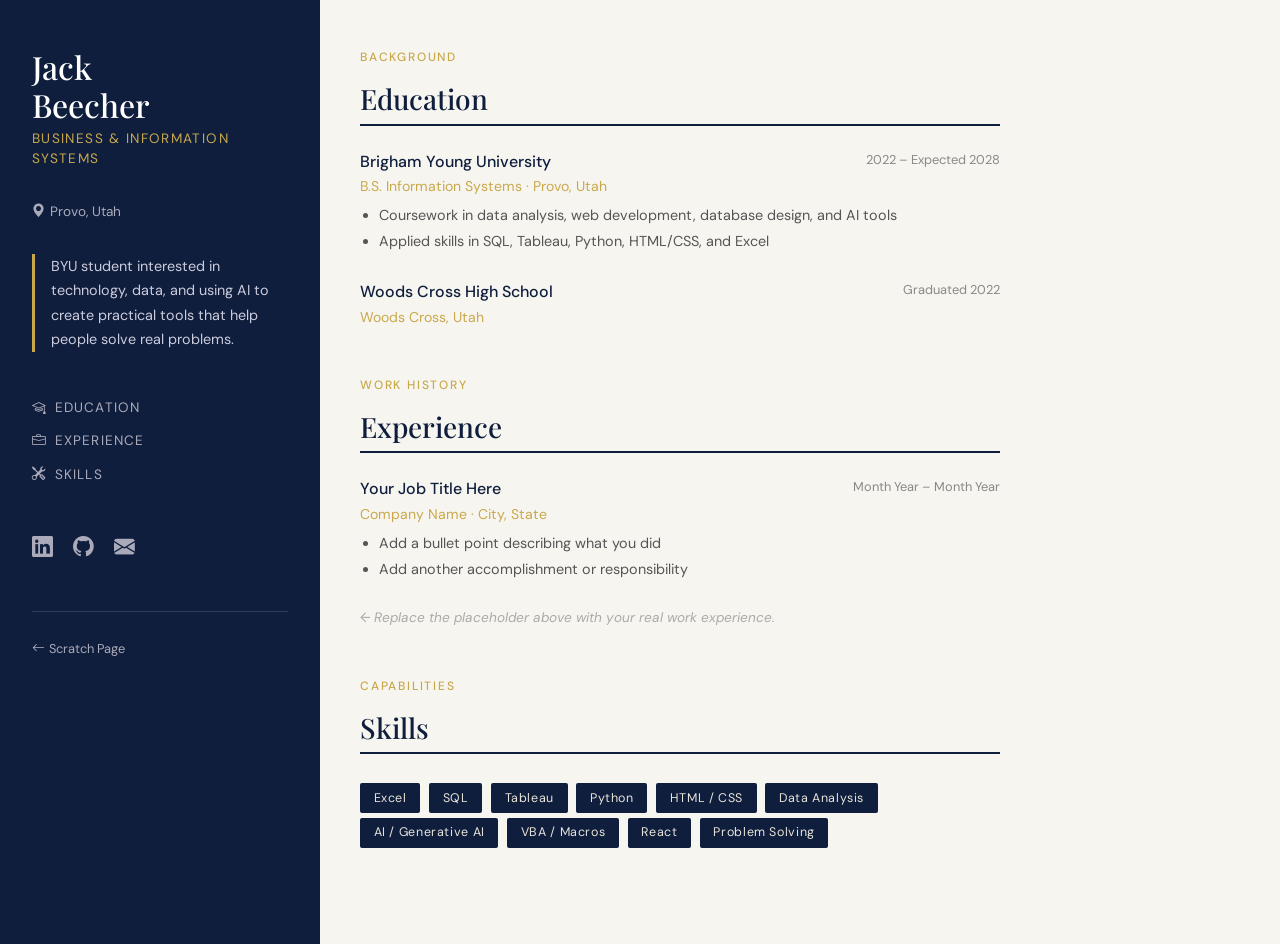
==== index.html @ 22f5f265 "Rename index (3).html to index.html" ====
<!DOCTYPE html>
<html lang="en">
<head>
  <meta charset="UTF-8" />
  <meta name="viewport" content="width=device-width, initial-scale=1.0"/>
  <title>Jack Beecher | Resume</title>
  <link href="https://cdn.jsdelivr.net/npm/bootstrap@5.3.0/dist/css/bootstrap.min.css" rel="stylesheet"/>
  <link href="https://fonts.googleapis.com/css2?family=Playfair+Display:wght@400;700&family=DM+Sans:wght@300;400;500&display=swap" rel="stylesheet"/>
  <link href="https://cdn.jsdelivr.net/npm/bootstrap-icons@1.10.5/font/bootstrap-icons.css" rel="stylesheet"/>
  <style>
    :root {
      --navy: #0f1e3c;
      --gold: #c9a84c;
      --light: #f7f5f0;
      --text: #2d2d2d;
    }
    * { box-sizing: border-box; }
    body {
      font-family: 'DM Sans', sans-serif;
      background: var(--light);
      color: var(--text);
    }
    /* Sidebar */
    .sidebar {
      background: var(--navy);
      color: #fff;
      min-height: 100vh;
      padding: 3rem 2rem;
      position: sticky;
      top: 0;
    }
    .sidebar h1 {
      font-family: 'Playfair Display', serif;
      font-size: 2rem;
      color: #fff;
      margin-bottom: 0.25rem;
    }
    .sidebar .tagline {
      color: var(--gold);
      font-size: 0.85rem;
      letter-spacing: 0.1em;
      text-transform: uppercase;
      margin-bottom: 2rem;
    }
    .sidebar .location {
      font-size: 0.85rem;
      color: #aab;
      margin-bottom: 2rem;
    }
    .sidebar .bio {
      font-size: 0.9rem;
      color: #ccd;
      line-height: 1.7;
      margin-bottom: 2.5rem;
      border-left: 3px solid var(--gold);
      padding-left: 1rem;
    }
    .sidebar nav a {
      display: block;
      color: #aab;
      text-decoration: none;
      padding: 0.4rem 0;
      font-size: 0.85rem;
      letter-spacing: 0.08em;
      text-transform: uppercase;
      transition: color 0.2s;
    }
    .sidebar nav a:hover { color: var(--gold); }
    .sidebar .ext-links { margin-top: 2.5rem; }
    .sidebar .ext-links a {
      display: inline-block;
      color: #aab;
      font-size: 1.3rem;
      margin-right: 1rem;
      transition: color 0.2s;
    }
    .sidebar .ext-links a:hover { color: var(--gold); }

    /* Main content */
    .main-content { padding: 3rem 2.5rem; max-width: 720px; }
    .section-label {
      font-size: 0.75rem;
      letter-spacing: 0.15em;
      text-transform: uppercase;
      color: var(--gold);
      font-weight: 500;
      margin-bottom: 1rem;
    }
    .section-title {
      font-family: 'Playfair Display', serif;
      font-size: 1.75rem;
      color: var(--navy);
      margin-bottom: 1.5rem;
      padding-bottom: 0.5rem;
      border-bottom: 2px solid var(--navy);
    }
    .resume-section { margin-bottom: 3rem; }
    .entry { margin-bottom: 1.75rem; }
    .entry-header { display: flex; justify-content: space-between; align-items: flex-start; flex-wrap: wrap; gap: 0.5rem; }
    .entry-title { font-weight: 500; font-size: 1rem; color: var(--navy); margin: 0; }
    .entry-date { font-size: 0.8rem; color: #888; white-space: nowrap; }
    .entry-sub { font-size: 0.88rem; color: var(--gold); margin: 0.15rem 0 0.5rem; }
    .entry ul { margin: 0; padding-left: 1.2rem; font-size: 0.9rem; color: #555; }
    .entry ul li { margin-bottom: 0.25rem; }

    /* Skills */
    .skill-badge {
      display: inline-block;
      background: var(--navy);
      color: #e8e4da;
      font-size: 0.78rem;
      padding: 0.35rem 0.85rem;
      border-radius: 2px;
      margin: 0.3rem 0.3rem 0 0;
      letter-spacing: 0.05em;
    }

    @media (max-width: 768px) {
      .sidebar { min-height: auto; position: relative; }
      .main-content { padding: 2rem 1.25rem; }
    }
  </style>
</head>
<body>
<div class="container-fluid p-0">
  <div class="row g-0">

    <!-- Sidebar -->
    <div class="col-lg-3 sidebar">
      <h1>Jack<br/>Beecher</h1>
      <p class="tagline">Business &amp; Information Systems</p>
      <p class="location"><i class="bi bi-geo-alt-fill me-1"></i>Provo, Utah</p>
      <p class="bio">BYU student interested in technology, data, and using AI to create practical tools that help people solve real problems.</p>
      <nav>
        <a href="#education"><i class="bi bi-mortarboard me-2"></i>Education</a>
        <a href="#experience"><i class="bi bi-briefcase me-2"></i>Experience</a>
        <a href="#skills"><i class="bi bi-tools me-2"></i>Skills</a>
      </nav>
      <div class="ext-links">
        <a href="https://linkedin.com" target="_blank" title="LinkedIn"><i class="bi bi-linkedin"></i></a>
        <a href="https://github.com" target="_blank" title="GitHub"><i class="bi bi-github"></i></a>
        <a href="mailto:jack@example.com" title="Email"><i class="bi bi-envelope-fill"></i></a>
      </div>
      <div style="margin-top:3rem; border-top: 1px solid #ffffff22; padding-top:1.5rem;">
        <a href="ScratchPage.html" style="color:#aab; font-size:0.8rem; text-decoration:none;">
          <i class="bi bi-arrow-left me-1"></i>Scratch Page
        </a>
      </div>
    </div>

    <!-- Main -->
    <div class="col-lg-9">
      <div class="main-content">

        <!-- Education -->
        <section class="resume-section" id="education">
          <p class="section-label">Background</p>
          <h2 class="section-title">Education</h2>

          <div class="entry">
            <div class="entry-header">
              <p class="entry-title">Brigham Young University</p>
              <span class="entry-date">2022 – Expected 2028</span>
            </div>
            <p class="entry-sub">B.S. Information Systems · Provo, Utah</p>
            <ul>
              <li>Coursework in data analysis, web development, database design, and AI tools</li>
              <li>Applied skills in SQL, Tableau, Python, HTML/CSS, and Excel</li>
            </ul>
          </div>

          <div class="entry">
            <div class="entry-header">
              <p class="entry-title">Woods Cross High School</p>
              <span class="entry-date">Graduated 2022</span>
            </div>
            <p class="entry-sub">Woods Cross, Utah</p>
          </div>
        </section>

        <!-- Experience -->
        <section class="resume-section" id="experience">
          <p class="section-label">Work History</p>
          <h2 class="section-title">Experience</h2>
          <div class="entry">
            <div class="entry-header">
              <p class="entry-title">Your Job Title Here</p>
              <span class="entry-date">Month Year – Month Year</span>
            </div>
            <p class="entry-sub">Company Name · City, State</p>
            <ul>
              <li>Add a bullet point describing what you did</li>
              <li>Add another accomplishment or responsibility</li>
            </ul>
          </div>
          <p style="font-size:0.85rem; color:#aaa; font-style:italic;">← Replace the placeholder above with your real work experience.</p>
        </section>

        <!-- Skills -->
        <section class="resume-section" id="skills">
          <p class="section-label">Capabilities</p>
          <h2 class="section-title">Skills</h2>
          <div>
            <span class="skill-badge">Excel</span>
            <span class="skill-badge">SQL</span>
            <span class="skill-badge">Tableau</span>
            <span class="skill-badge">Python</span>
            <span class="skill-badge">HTML / CSS</span>
            <span class="skill-badge">Data Analysis</span>
            <span class="skill-badge">AI / Generative AI</span>
            <span class="skill-badge">VBA / Macros</span>
            <span class="skill-badge">React</span>
            <span class="skill-badge">Problem Solving</span>
          </div>
        </section>

      </div>
    </div>
  </div>
</div>
<script src="https://cdn.jsdelivr.net/npm/bootstrap@5.3.0/dist/js/bootstrap.bundle.min.js"></script>
</body>
</html>
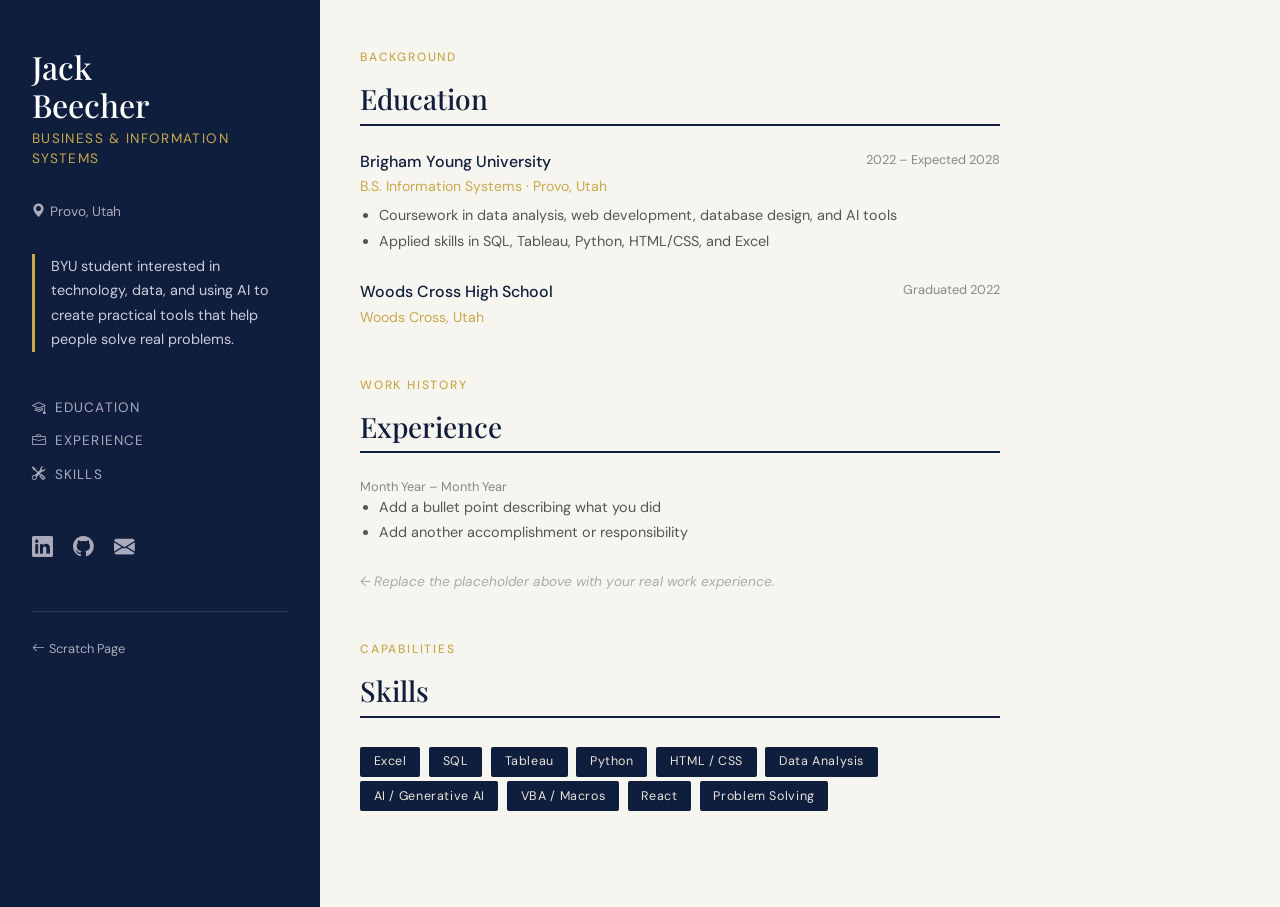
==== commit a8b5ccff: "Update index.html" ====
--- a/index.html
+++ b/index.html
@@ -184,10 +184,8 @@
           <h2 class="section-title">Experience</h2>
           <div class="entry">
             <div class="entry-header">
-              <p class="entry-title">Your Job Title Here</p>
               <span class="entry-date">Month Year – Month Year</span>
             </div>
-            <p class="entry-sub">Company Name · City, State</p>
             <ul>
               <li>Add a bullet point describing what you did</li>
               <li>Add another accomplishment or responsibility</li>
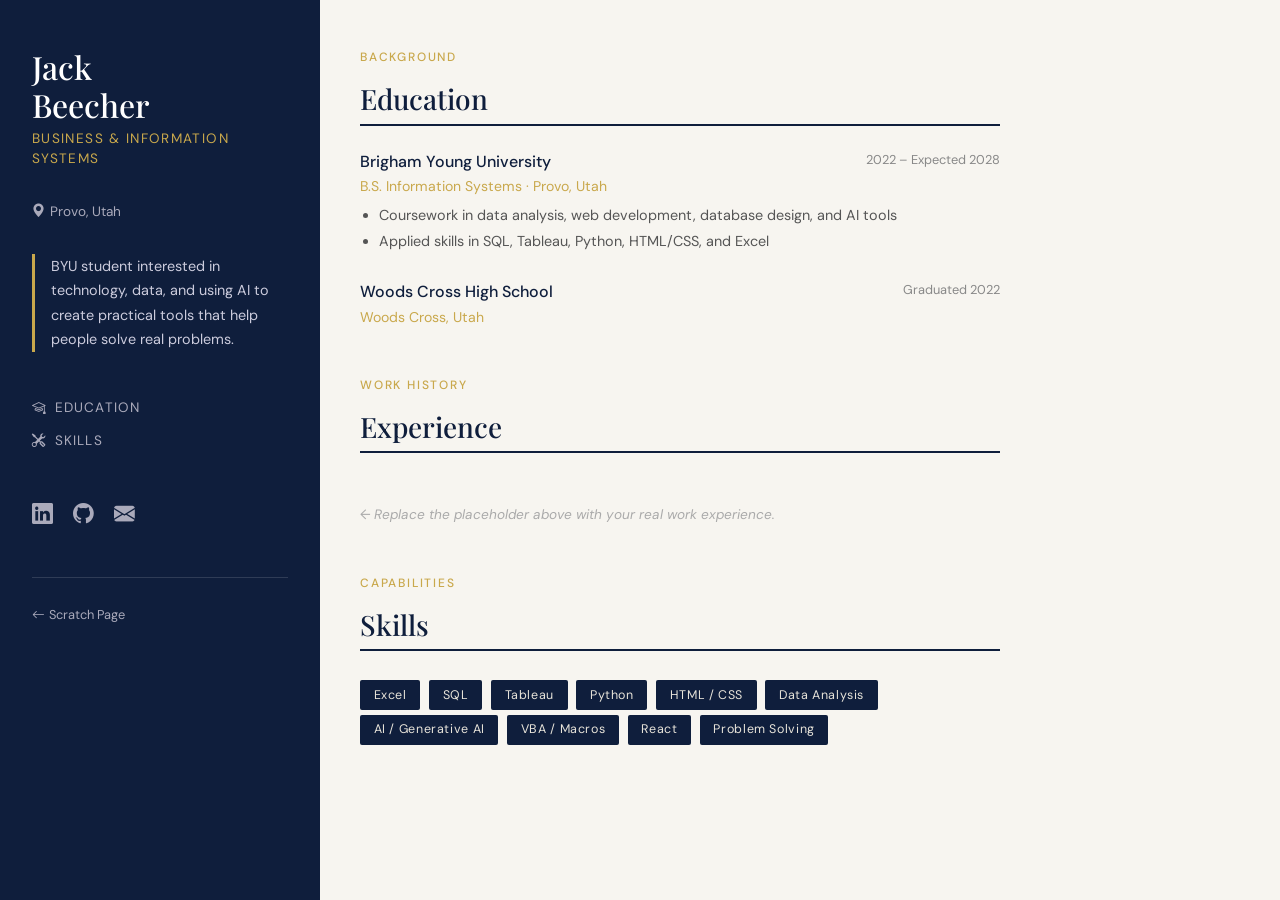
==== commit c831e9ff: "Update index.html" ====
--- a/index.html
+++ b/index.html
@@ -133,7 +133,6 @@
       <p class="bio">BYU student interested in technology, data, and using AI to create practical tools that help people solve real problems.</p>
       <nav>
         <a href="#education"><i class="bi bi-mortarboard me-2"></i>Education</a>
-        <a href="#experience"><i class="bi bi-briefcase me-2"></i>Experience</a>
         <a href="#skills"><i class="bi bi-tools me-2"></i>Skills</a>
       </nav>
       <div class="ext-links">
@@ -184,11 +183,8 @@
           <h2 class="section-title">Experience</h2>
           <div class="entry">
             <div class="entry-header">
-              <span class="entry-date">Month Year – Month Year</span>
             </div>
             <ul>
-              <li>Add a bullet point describing what you did</li>
-              <li>Add another accomplishment or responsibility</li>
             </ul>
           </div>
           <p style="font-size:0.85rem; color:#aaa; font-style:italic;">← Replace the placeholder above with your real work experience.</p>
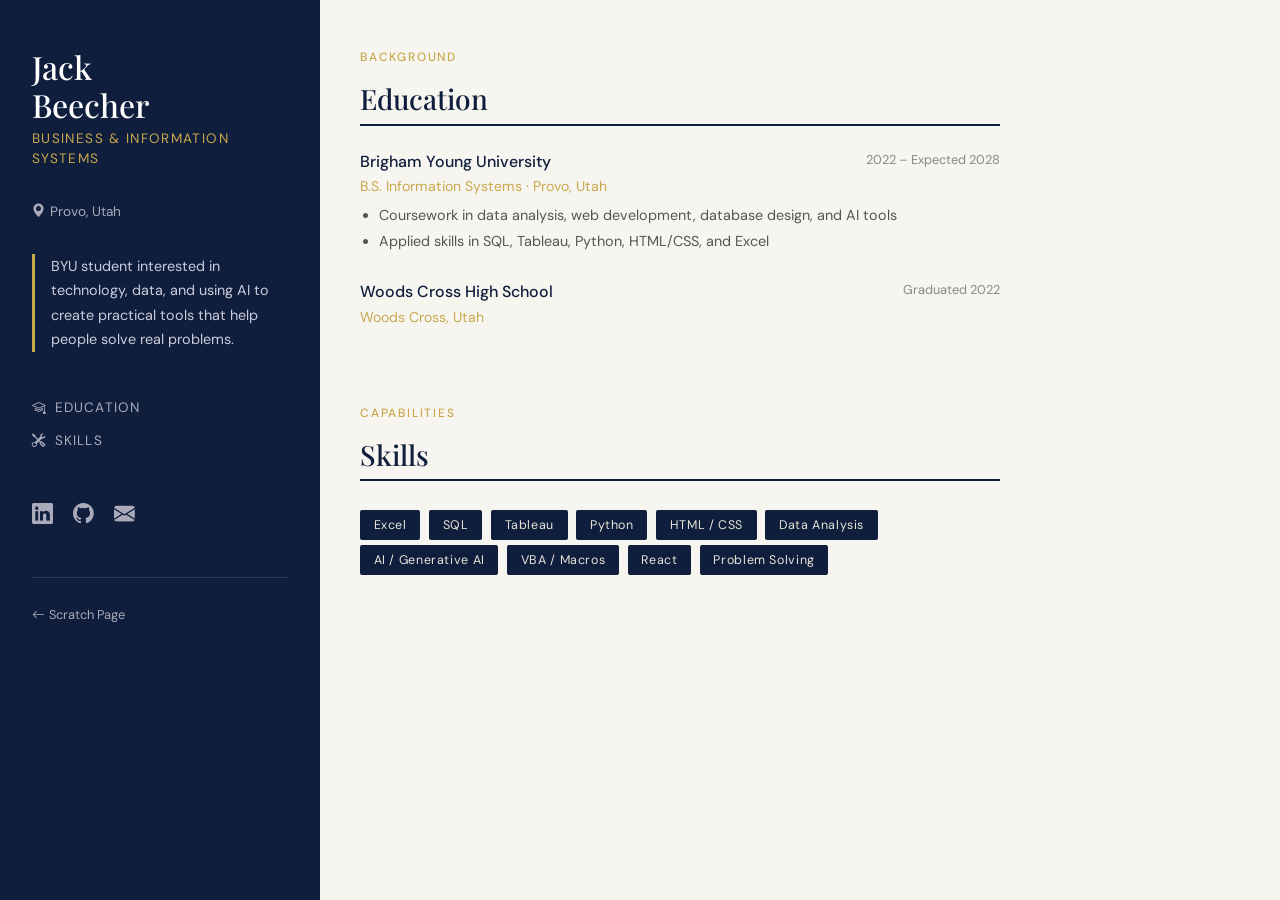
==== commit f008c589: "Update index.html" ====
--- a/index.html
+++ b/index.html
@@ -176,18 +176,12 @@
             <p class="entry-sub">Woods Cross, Utah</p>
           </div>
         </section>
-
-        <!-- Experience -->
-        <section class="resume-section" id="experience">
-          <p class="section-label">Work History</p>
-          <h2 class="section-title">Experience</h2>
           <div class="entry">
             <div class="entry-header">
             </div>
             <ul>
             </ul>
           </div>
-          <p style="font-size:0.85rem; color:#aaa; font-style:italic;">← Replace the placeholder above with your real work experience.</p>
         </section>
 
         <!-- Skills -->
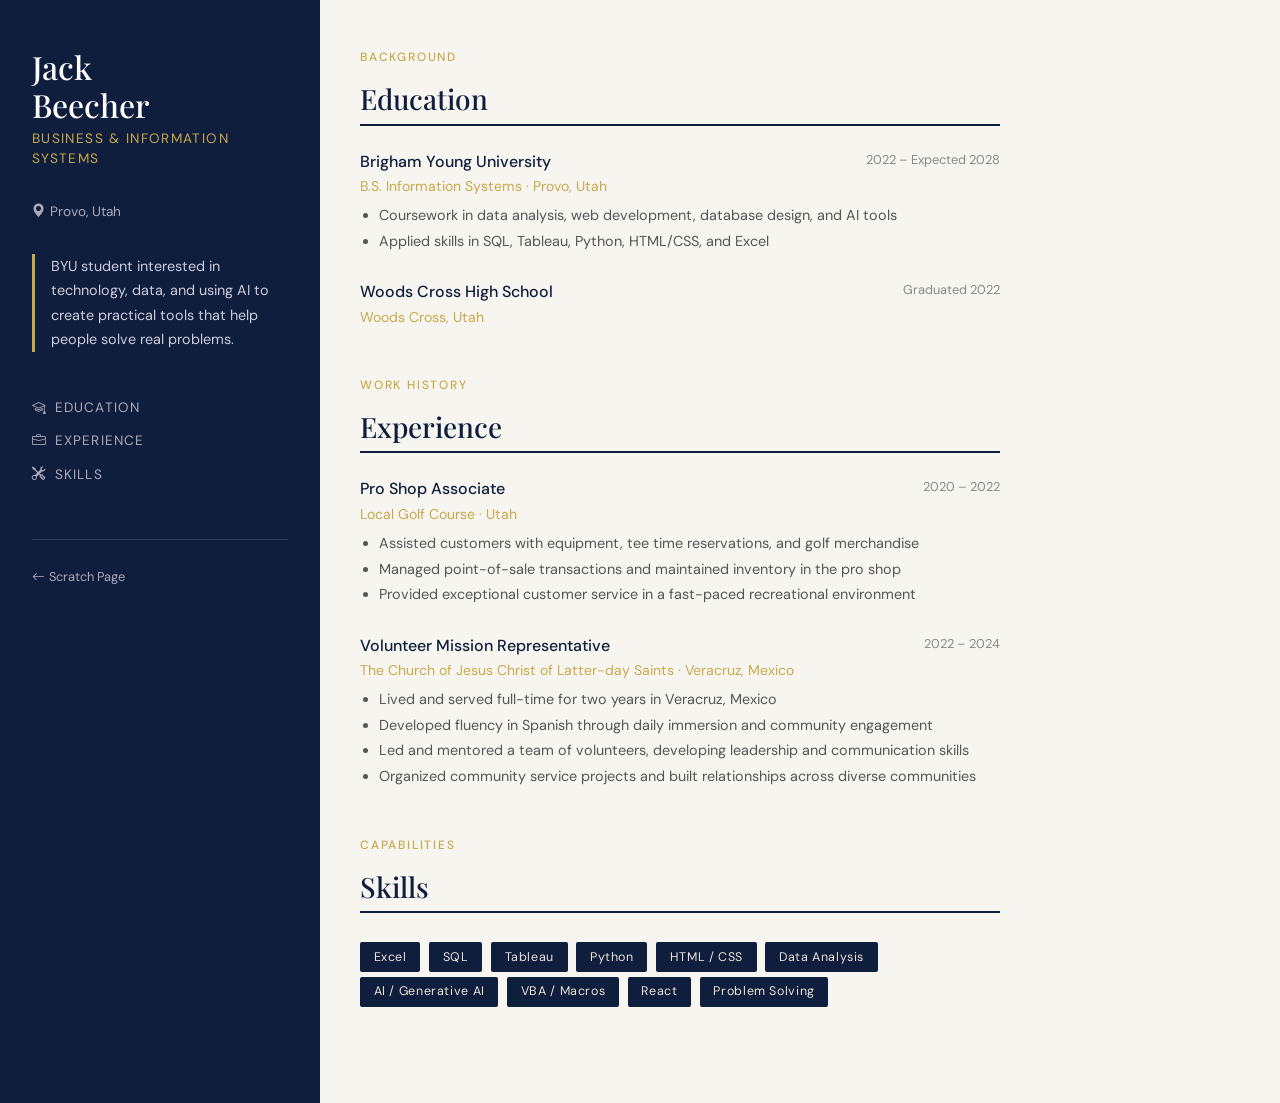
==== commit 98059541: "Update index.html" ====
--- a/index.html
+++ b/index.html
@@ -133,13 +133,10 @@
       <p class="bio">BYU student interested in technology, data, and using AI to create practical tools that help people solve real problems.</p>
       <nav>
         <a href="#education"><i class="bi bi-mortarboard me-2"></i>Education</a>
+        <a href="#experience"><i class="bi bi-briefcase me-2"></i>Experience</a>
         <a href="#skills"><i class="bi bi-tools me-2"></i>Skills</a>
       </nav>
-      <div class="ext-links">
-        <a href="https://linkedin.com" target="_blank" title="LinkedIn"><i class="bi bi-linkedin"></i></a>
-        <a href="https://github.com" target="_blank" title="GitHub"><i class="bi bi-github"></i></a>
-        <a href="mailto:jack@example.com" title="Email"><i class="bi bi-envelope-fill"></i></a>
-      </div>
+
       <div style="margin-top:3rem; border-top: 1px solid #ffffff22; padding-top:1.5rem;">
         <a href="ScratchPage.html" style="color:#aab; font-size:0.8rem; text-decoration:none;">
           <i class="bi bi-arrow-left me-1"></i>Scratch Page
@@ -176,10 +173,36 @@
             <p class="entry-sub">Woods Cross, Utah</p>
           </div>
         </section>
-          <div class="entry">
-            <div class="entry-header">
-            </div>
+
+        <!-- Experience -->
+        <section class="resume-section" id="experience">
+          <p class="section-label">Work History</p>
+          <h2 class="section-title">Experience</h2>
+
+          <div class="entry">
+            <div class="entry-header">
+              <p class="entry-title">Pro Shop Associate</p>
+              <span class="entry-date">2020 – 2022</span>
+            </div>
+            <p class="entry-sub">Local Golf Course · Utah</p>
             <ul>
+              <li>Assisted customers with equipment, tee time reservations, and golf merchandise</li>
+              <li>Managed point-of-sale transactions and maintained inventory in the pro shop</li>
+              <li>Provided exceptional customer service in a fast-paced recreational environment</li>
+            </ul>
+          </div>
+
+          <div class="entry">
+            <div class="entry-header">
+              <p class="entry-title">Volunteer Mission Representative</p>
+              <span class="entry-date">2022 – 2024</span>
+            </div>
+            <p class="entry-sub">The Church of Jesus Christ of Latter-day Saints · Veracruz, Mexico</p>
+            <ul>
+              <li>Lived and served full-time for two years in Veracruz, Mexico</li>
+              <li>Developed fluency in Spanish through daily immersion and community engagement</li>
+              <li>Led and mentored a team of volunteers, developing leadership and communication skills</li>
+              <li>Organized community service projects and built relationships across diverse communities</li>
             </ul>
           </div>
         </section>
